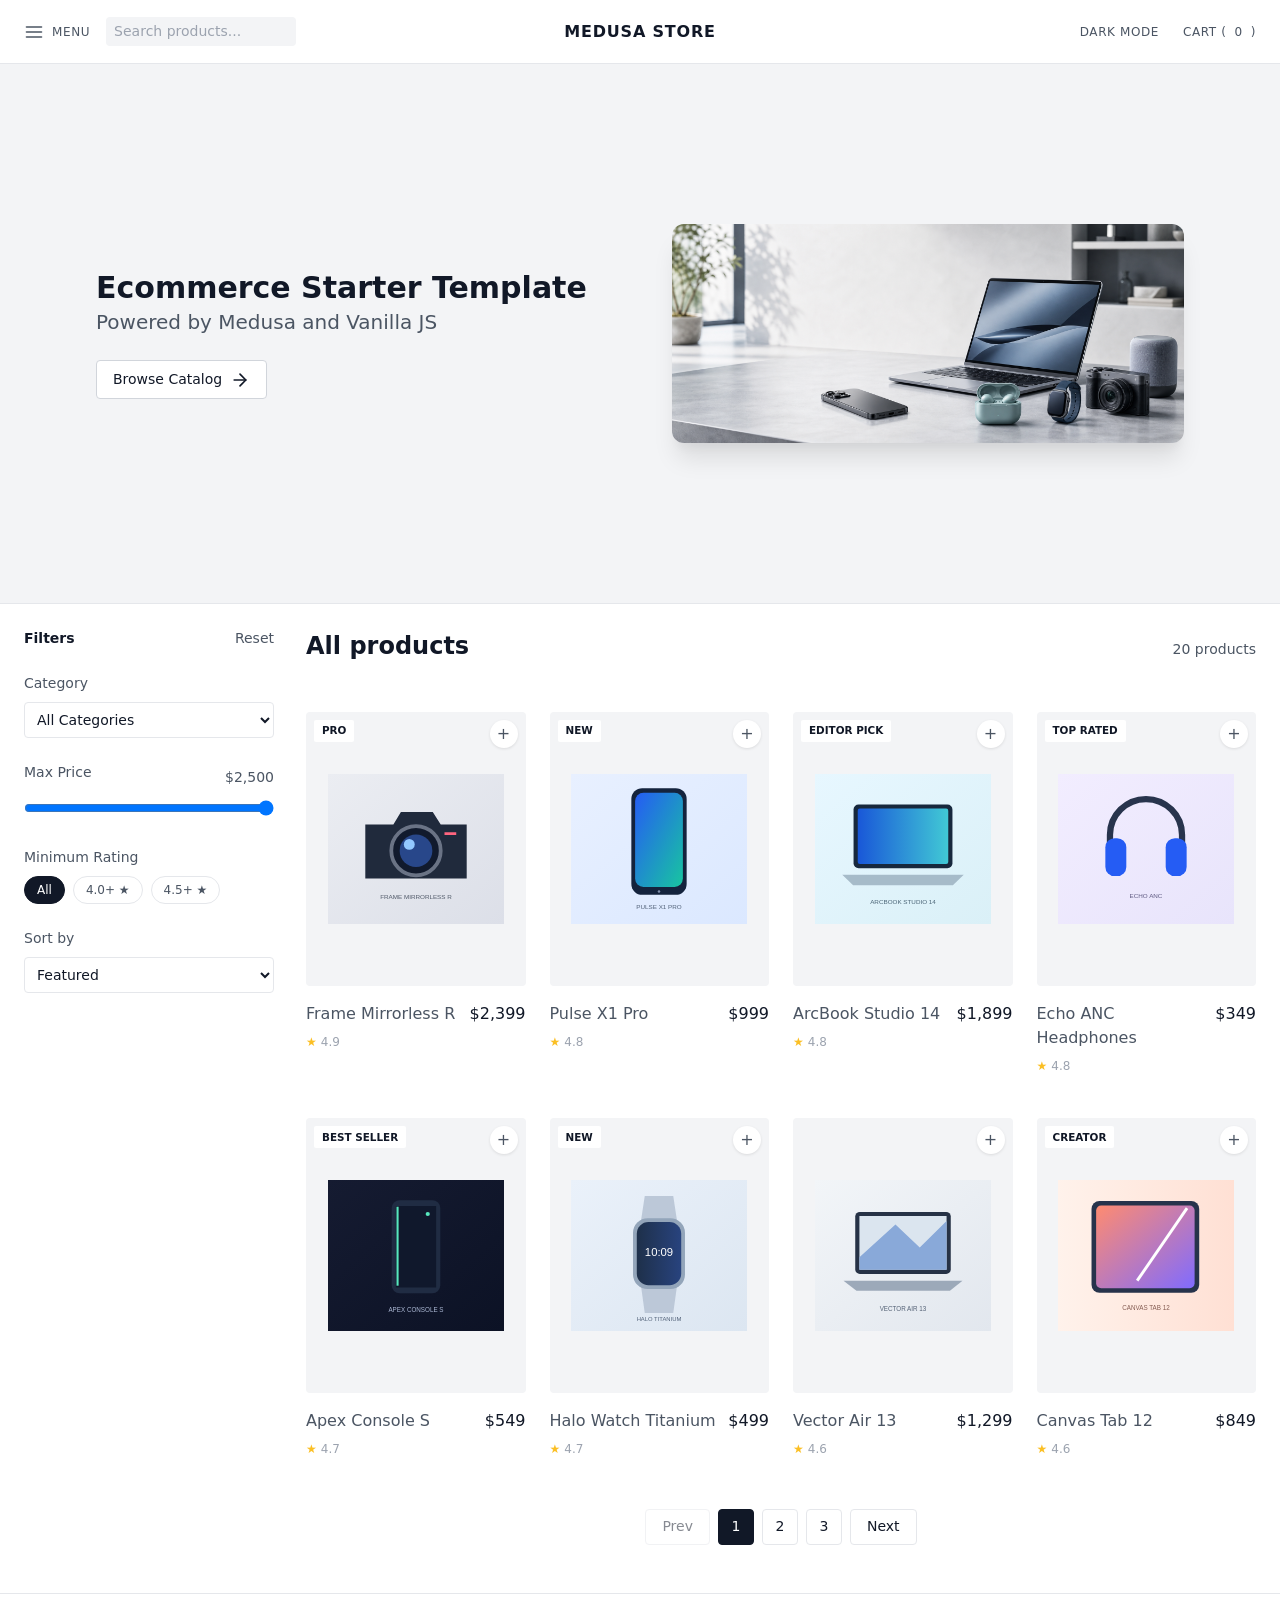
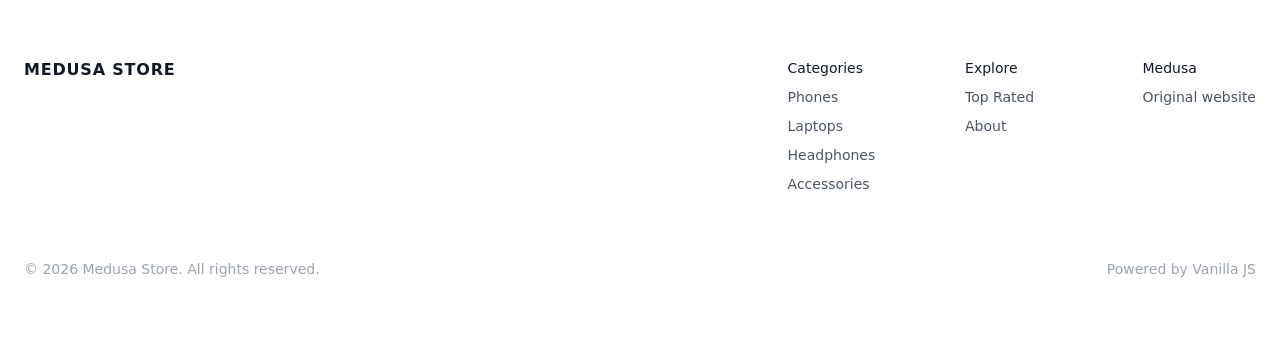
==== index.html @ a45d3466 "first commit" ====
<!DOCTYPE html>
<html lang="en">
<head>
  <meta charset="UTF-8">
  <meta name="viewport" content="width=device-width, initial-scale=1.0">
  <title>Medusa Store</title>
  <meta name="description" content="Explore all of our products.">
  <link rel="stylesheet" href="css/style.css">
      <link rel="icon" type="image/png" href="images/icons/icon.png">
</head>
<body class="bg-ui-bg-base text-ui-fg-base antialiased">
  <!-- Navigation -->
  <div class="sticky-header">
    <header class="header-container">
      <nav class="nav-content content-container">
        <!-- Left: Menu (or Search for us) -->
        <div class="nav-left">
          <button id="mobile-menu-btn" class="nav-btn" aria-label="Menu" aria-expanded="false" aria-controls="header-menu">
            <svg viewBox="0 0 24 24" fill="none" stroke="currentColor" stroke-width="2" stroke-linecap="round" stroke-linejoin="round" class="icon-small"><line x1="3" y1="12" x2="21" y2="12"></line><line x1="3" y1="6" x2="21" y2="6"></line><line x1="3" y1="18" x2="21" y2="18"></line></svg>
            <span class="hidden-small">Menu</span>
          </button>
          <div class="header-menu" id="header-menu" hidden>
            <a class="nav-link header-menu-link" href="about.html">About</a>
          </div>
          <div class="search-bar-inline">
             <input type="search" id="search-input" placeholder="Search products..." autocomplete="off">
             <button id="clear-search" class="clear-btn" hidden>&times;</button>
          </div>
        </div>

        <!-- Center: Logo -->
        <div class="nav-center">
          <a href="index.html" class="nav-logo" aria-label="Home">MEDUSA STORE</a>
        </div>

        <!-- Right: Actions -->
        <div class="nav-right">
          <button id="theme-toggle" class="nav-link hidden-small" aria-label="Toggle dark mode">
            <span class="theme-text-light">Dark Mode</span>
            <span class="theme-text-dark" style="display:none;">Light Mode</span>
          </button>
          <button id="cart-toggle" class="nav-link" aria-pressed="false">
            Cart (<span id="cart-count">0</span>)
          </button>
        </div>
      </nav>
    </header>
  </div>

  <main>
    <!-- Hero Section -->
    <div class="hero-section">
      <div class="hero-content left-aligned">
        <div class="hero-text-block">
          <h1 class="hero-title">Ecommerce Starter Template</h1>
          <h2 class="hero-subtitle">Powered by Medusa and Vanilla JS</h2>
        </div>
        <button class="btn btn-secondary" id="scroll-catalog">
          Browse Catalog
          <svg viewBox="0 0 24 24" fill="none" stroke="currentColor" stroke-width="2" stroke-linecap="round" stroke-linejoin="round" class="icon-small"><line x1="5" y1="12" x2="19" y2="12"></line><polyline points="12 5 19 12 12 19"></polyline></svg>
        </button>
      </div>
      <div class="hero-image-wrapper">
        <img src="images/hero/catalog-hero.png" alt="Catalog Hero" class="hero-image">
      </div>
    </div>

    <!-- Store Section -->
    <div class="content-container store-layout" id="catalog">
      <!-- Refinement List (Sidebar) -->
      <aside class="refinement-list">
        <div class="filter-header">
          <h3>Filters</h3>
          <button id="reset-filters" class="text-btn">Reset</button>
        </div>
        
        <div class="filter-group">
          <label for="category-select" class="filter-label">Category</label>
          <select id="category-select" class="filter-select">
            <option value="all">All Categories</option>
          </select>
        </div>

        <div class="filter-group">
          <div class="flex-between">
            <label for="price-range" class="filter-label">Max Price</label>
            <span id="price-display" class="txt-small-plus text-ui-fg-subtle">$2,500</span>
          </div>
          <input type="range" id="price-range" min="50" max="2500" step="50" value="2500" class="range-slider">
        </div>

        <div class="filter-group">
          <label class="filter-label">Minimum Rating</label>
          <div class="rating-pills" id="rating-filters">
            <button class="rating-pill active" data-rating="0">All</button>
            <button class="rating-pill" data-rating="4">4.0+ ★</button>
            <button class="rating-pill" data-rating="4.5">4.5+ ★</button>
          </div>
        </div>

        <div class="filter-group">
          <label for="sort-select" class="filter-label">Sort by</label>
          <select id="sort-select" class="filter-select">
            <option value="featured">Featured</option>
            <option value="price-asc">Price: Low to High</option>
            <option value="price-desc">Price: High to Low</option>
            <option value="rating">Highest Rated</option>
            <option value="alphabetical">A-Z</option>
          </select>
        </div>
      </aside>

      <!-- Products Area -->
      <div class="products-area">
        <div class="products-header">
          <h1 class="store-title">All products</h1>
          <span class="results-count" id="results-count">Loading...</span>
        </div>
        
        <div class="active-filters" id="active-filters"></div>

        <div class="cart-checkout" id="cart-checkout" hidden>
          <span class="cart-total" id="cart-total"></span>
          <button class="btn btn-primary" id="buy-cart-btn">Buy cart</button>
        </div>

        <div class="products-grid" id="products-grid">
          <!-- Skeletons -->
          <div class="product-skeleton"></div>
          <div class="product-skeleton"></div>
          <div class="product-skeleton"></div>
          <div class="product-skeleton"></div>
        </div>
        
        <div class="pagination" id="pagination" hidden></div>

        <div class="empty-state" id="empty-state" hidden>
          <p class="text-ui-fg-subtle">No products found matching your filters.</p>
          <button class="btn btn-secondary mt-4" id="empty-clear-btn">Clear filters</button>
        </div>
      </div>
    </div>
  </main>

  <!-- Footer -->
  <footer class="footer">
    <div class="content-container">
      <div class="footer-grid">
        <div class="footer-brand">
          <a href="index.html" class="nav-logo">MEDUSA STORE</a>
        </div>
        <div class="footer-links">
          <div class="footer-col">
            <span class="footer-col-title">Categories</span>
            <ul class="footer-list">
              <li><a href="#catalog" data-footer-category="Phones">Phones</a></li>
              <li><a href="#catalog" data-footer-category="Laptops">Laptops</a></li>
              <li><a href="#catalog" data-footer-category="Headphones">Headphones</a></li>
              <li><a href="#catalog" data-footer-category="Accessories">Accessories</a></li>
            </ul>
          </div>
          <div class="footer-col">
            <span class="footer-col-title">Explore</span>
            <ul class="footer-list">
              <li><a href="#catalog" data-footer-top-rated>Top Rated</a></li>
              <li><a href="about.html">About</a></li>
            </ul>
          </div>
          <div class="footer-col">
            <span class="footer-col-title">Medusa</span>
            <ul class="footer-list">
              <li><a href="https://next.medusajs.com/dk" target="_blank" rel="noopener noreferrer">Original website</a></li>
            </ul>
          </div>
        </div>
      </div>
      <div class="footer-bottom">
        <span>© 2026 Medusa Store. All rights reserved.</span>
        <span>Powered by Vanilla JS</span>
      </div>
    </div>
  </footer>

  <!-- Product Modal -->
  <dialog id="product-modal" class="modal">
    <div class="modal-content">
      <button class="modal-close" id="modal-close" aria-label="Close modal">&times;</button>
      <div class="modal-layout">
        <div class="modal-img-container bg-ui-bg-subtle">
          <img id="modal-image" src="" alt="Product Image">
        </div>
        <div class="modal-info">
          <h2 class="modal-title" id="modal-name"></h2>
          <span class="modal-category text-ui-fg-subtle" id="modal-category"></span>
          <p class="modal-desc" id="modal-description"></p>
          
          <div class="modal-price-row">
            <span class="modal-price" id="modal-price"></span>
            <span class="modal-rating" id="modal-rating-text"></span>
          </div>
          
          <div class="modal-tags" id="modal-tags"></div>
          
          <div class="user-rating-section">
            <span class="txt-small-plus text-ui-fg-subtle">Rate this product:</span>
            <div class="star-rating" id="interactive-stars">
              <button data-star="1">★</button>
              <button data-star="2">★</button>
              <button data-star="3">★</button>
              <button data-star="4">★</button>
              <button data-star="5">★</button>
            </div>
            <div id="rating-feedback" class="rating-feedback txt-small text-ui-fg-muted"></div>
          </div>

          <div class="modal-actions mt-4 flex gap-4">
            <button class="btn btn-primary flex-1" id="modal-buy">Buy</button>
            <button class="btn btn-secondary flex-1" id="modal-cart-btn">
              <span id="modal-cart-text">Add to cart</span>
            </button>
          </div>
        </div>
      </div>
    </div>
  </dialog>

  <!-- Toast -->
  <div id="toast-container" class="toast-container"></div>

  <script type="module" src="js/app.js"></script>
</body>
</html>
---- css/style.css ----
/* ==========================================================================
   Medusa UI Style Tokens & Variables
   ========================================================================== */

:root {
  /* Light Mode (Default) */
  --ui-bg-base: #ffffff;
  --ui-bg-subtle: #f3f4f6; /* Tailwind gray-100 */
  
  --ui-fg-base: #111827; /* Tailwind gray-900 */
  --ui-fg-subtle: #4b5563; /* Tailwind gray-600 */
  --ui-fg-muted: #9ca3af; /* Tailwind gray-400 */
  
  --ui-border-base: #e5e7eb; /* Tailwind gray-200 */
  
  --ui-button-primary-bg: #111827;
  --ui-button-primary-fg: #ffffff;
  --ui-button-primary-hover: #374151;
  
  --ui-button-secondary-bg: #ffffff;
  --ui-button-secondary-fg: #111827;
  --ui-button-secondary-border: #d1d5db; /* Tailwind gray-300 */
  --ui-button-secondary-hover: #f9fafb;
}

html[data-theme='dark'] {
  /* Dark Mode */
  --ui-bg-base: #111827;
  --ui-bg-subtle: #1f2937; /* Tailwind gray-800 */
  
  --ui-fg-base: #f9fafb; /* Tailwind gray-50 */
  --ui-fg-subtle: #9ca3af; /* Tailwind gray-400 */
  --ui-fg-muted: #6b7280; /* Tailwind gray-500 */
  
  --ui-border-base: #374151; /* Tailwind gray-700 */
  
  --ui-button-primary-bg: #ffffff;
  --ui-button-primary-fg: #111827;
  --ui-button-primary-hover: #f3f4f6;
  
  --ui-button-secondary-bg: #1f2937;
  --ui-button-secondary-fg: #f9fafb;
  --ui-button-secondary-border: #4b5563;
  --ui-button-secondary-hover: #374151;
}

/* Base Reset & Utilities */
*, *::before, *::after {
  box-sizing: border-box;
  margin: 0;
  padding: 0;
}

html {
  font-family: ui-sans-serif, system-ui, -apple-system, BlinkMacSystemFont, "Segoe UI", Roboto, "Helvetica Neue", Arial, sans-serif;
  line-height: 1.5;
  scroll-behavior: smooth;
}

body {
  background-color: var(--ui-bg-base);
  color: var(--ui-fg-base);
  -webkit-font-smoothing: antialiased;
  transition: background-color 0.2s ease, color 0.2s ease;
  overflow-x: hidden;
}

body.modal-open {
  overflow: hidden;
}

a {
  color: inherit;
  text-decoration: none;
}

ul {
  list-style: none;
}

button, input, select {
  font: inherit;
  background: transparent;
  border: none;
  outline: none;
}

button {
  cursor: pointer;
}

img, svg {
  display: block;
  max-width: 100%;
}

.icon-small {
  width: 20px;
  height: 20px;
}

/* Typography Utilities */
.txt-xsmall-plus { font-size: 0.75rem; font-weight: 500; line-height: 1.125rem; }
.txt-small-plus { font-size: 0.875rem; font-weight: 500; line-height: 1.25rem; }
.text-small-regular { font-size: 0.875rem; font-weight: 400; line-height: 1.25rem; }
.txt-compact-small { font-size: 0.875rem; font-weight: 400; line-height: 1.25rem; }
.txt-compact-medium { font-size: 1rem; font-weight: 400; line-height: 1.5rem; }
.text-2xl-semi { font-size: 1.5rem; font-weight: 600; line-height: 2rem; }

.text-ui-fg-base { color: var(--ui-fg-base); }
.text-ui-fg-subtle { color: var(--ui-fg-subtle); }
.text-ui-fg-muted { color: var(--ui-fg-muted); }
.bg-ui-bg-subtle { background-color: var(--ui-bg-subtle); }

.mt-4 { margin-top: 1rem; }
.flex { display: flex; }
.flex-col { display: flex; flex-direction: column; }
.justify-between { justify-content: space-between; }
.items-center { align-items: center; }
.gap-4 { gap: 1rem; }
.flex-1 { flex: 1 1 0%; }

/* Buttons */
.btn {
  display: inline-flex;
  align-items: center;
  justify-content: center;
  padding: 0.5rem 1rem;
  font-size: 0.875rem;
  font-weight: 500;
  border-radius: 4px;
  transition: all 0.2s ease;
  gap: 0.5rem;
}

.btn-primary {
  background-color: var(--ui-button-primary-bg);
  color: var(--ui-button-primary-fg);
}
.btn-primary:hover {
  background-color: var(--ui-button-primary-hover);
}

.btn-secondary {
  background-color: var(--ui-button-secondary-bg);
  color: var(--ui-button-secondary-fg);
  border: 1px solid var(--ui-button-secondary-border);
}
.btn-secondary:hover {
  background-color: var(--ui-button-secondary-hover);
}

.text-btn {
  color: var(--ui-fg-subtle);
  font-size: 0.875rem;
}
.text-btn:hover {
  color: var(--ui-fg-base);
}

/* Layout */
.content-container {
  max-width: 1280px;
  margin: 0 auto;
  padding: 0 1.5rem;
  width: 100%;
}

/* Header */
.sticky-header {
  position: sticky;
  top: 0;
  left: 0;
  right: 0;
  z-index: 50;
  background-color: var(--ui-bg-base);
}

.header-container {
  position: relative;
  height: 64px; /* h-16 */
  border-bottom: 1px solid var(--ui-border-base);
}

.nav-content {
  display: flex;
  align-items: center;
  justify-content: space-between;
  height: 100%;
  font-size: 0.875rem;
}

.nav-left, .nav-center, .nav-right {
  display: flex;
  align-items: center;
  height: 100%;
}

.nav-left {
  flex: 1;
  gap: 1rem;
  position: relative;
}
.nav-center {
  justify-content: center;
}
.nav-right {
  flex: 1;
  justify-content: flex-end;
  gap: 1.5rem;
}

.nav-btn, .nav-link {
  display: flex;
  align-items: center;
  gap: 0.5rem;
  color: var(--ui-fg-subtle);
  text-transform: uppercase;
  font-weight: 500;
  font-size: 0.75rem;
  letter-spacing: 0.05em;
}

.nav-btn:hover, .nav-link:hover {
  color: var(--ui-fg-base);
}

.header-menu {
  position: absolute;
  top: calc(100% - 0.5rem);
  left: 0;
  min-width: 128px;
  padding: 0.5rem;
  border: 1px solid var(--ui-border-base);
  border-radius: 4px;
  background-color: var(--ui-bg-base);
  box-shadow: 0 4px 12px rgba(17, 24, 39, 0.08);
}

.header-menu[hidden] {
  display: none;
}

.header-menu-link {
  padding: 0.5rem;
}

.nav-logo {
  font-size: 1rem;
  font-weight: 600;
  text-transform: uppercase;
  letter-spacing: 0.05em;
  color: var(--ui-fg-base);
}

/* Inline Search in Header */
.search-bar-inline {
  display: flex;
  align-items: center;
  background-color: var(--ui-bg-subtle);
  border-radius: 4px;
  padding: 0.25rem 0.5rem;
  max-width: 200px;
}
.search-bar-inline input {
  font-size: 0.875rem;
  color: var(--ui-fg-base);
  width: 100%;
}
.search-bar-inline input::placeholder {
  color: var(--ui-fg-muted);
}
.clear-btn {
  color: var(--ui-fg-muted);
  font-size: 1.25rem;
  line-height: 1;
}

/* Hero Section */
.hero-section {
  height: 60vh;
  min-height: 400px;
  width: 100%;
  border-bottom: 1px solid var(--ui-border-base);
  background-color: var(--ui-bg-subtle);
  display: flex;
  align-items: center;
  justify-content: space-between;
  position: relative;
  overflow: hidden;
  padding: 0 5%;
}

.hero-image-wrapper {
  flex: 1;
  display: flex;
  justify-content: center;
  align-items: center;
  max-width: 50%;
  height: 100%;
  padding: 2rem;
}

.hero-image {
  max-width: 100%;
  max-height: 100%;
  object-fit: contain;
  border-radius: 12px;
  box-shadow: 0 20px 25px -5px rgba(0, 0, 0, 0.1), 0 10px 10px -5px rgba(0, 0, 0, 0.04);
}

.hero-content {
  flex: 1;
  display: flex;
  flex-direction: column;
  align-items: center;
  justify-content: center;
  text-align: center;
  gap: 1.5rem;
  padding: 2rem;
  z-index: 10;
  position: relative;
  max-width: 50%;
}

.hero-content.left-aligned {
  align-items: flex-start;
  text-align: left;
}

@media (max-width: 768px) {
  .hero-section {
    flex-direction: column-reverse;
    height: auto;
    padding: 2rem 5%;
  }
  .hero-content, .hero-image-wrapper {
    max-width: 100%;
  }
  .hero-content.left-aligned {
    align-items: center;
    text-align: center;
  }
}

.hero-title {
  font-size: 1.875rem; /* text-3xl */
  line-height: 2.5rem;
  font-weight: 600;
  color: var(--ui-fg-base);
}

.hero-subtitle {
  font-size: 1.25rem;
  line-height: 1.75rem;
  font-weight: 400;
  color: var(--ui-fg-subtle);
}

/* Store Layout (Sidebar + Grid) */
.store-layout {
  display: flex;
  flex-direction: column;
  padding-top: 1.5rem;
  padding-bottom: 3rem;
  gap: 2rem;
}

@media (min-width: 768px) {
  .store-layout {
    flex-direction: row;
    align-items: flex-start;
  }
}

/* Sidebar RefinementList */
.refinement-list {
  width: 100%;
  max-width: 250px;
  flex-shrink: 0;
}

.filter-header {
  display: flex;
  justify-content: space-between;
  align-items: center;
  margin-bottom: 1.5rem;
}

.filter-header h3 {
  font-size: 0.875rem;
  font-weight: 600;
}

.filter-group {
  margin-bottom: 1.5rem;
}

.filter-label {
  display: block;
  font-size: 0.875rem;
  color: var(--ui-fg-subtle);
  margin-bottom: 0.5rem;
}

.flex-between {
  display: flex;
  justify-content: space-between;
  align-items: center;
  margin-bottom: 0.5rem;
}

.filter-select {
  width: 100%;
  border: 1px solid var(--ui-border-base);
  background-color: var(--ui-bg-base);
  color: var(--ui-fg-base);
  padding: 0.5rem;
  border-radius: 4px;
  font-size: 0.875rem;
}

.range-slider {
  width: 100%;
}

.rating-pills {
  display: flex;
  flex-wrap: wrap;
  gap: 0.5rem;
}

.rating-pill {
  border: 1px solid var(--ui-border-base);
  color: var(--ui-fg-subtle);
  padding: 0.25rem 0.75rem;
  font-size: 0.75rem;
  border-radius: 99px;
}
.rating-pill.active {
  background-color: var(--ui-fg-base);
  color: var(--ui-bg-base);
  border-color: var(--ui-fg-base);
}

/* Products Area */
.products-area {
  flex: 1;
  width: 100%;
}

.products-header {
  margin-bottom: 2rem;
  display: flex;
  justify-content: space-between;
  align-items: baseline;
}

.store-title {
  font-size: 1.5rem;
  font-weight: 600;
}

.results-count {
  font-size: 0.875rem;
  color: var(--ui-fg-subtle);
}

.active-filters {
  display: flex;
  flex-wrap: wrap;
  gap: 0.5rem;
  margin-bottom: 1rem;
}

.cart-checkout {
  display: flex;
  align-items: center;
  justify-content: space-between;
  gap: 1rem;
  padding: 1rem 0;
  margin-bottom: 1.5rem;
  border-top: 1px solid var(--ui-border-base);
  border-bottom: 1px solid var(--ui-border-base);
}

.cart-checkout[hidden] {
  display: none;
}

.cart-total {
  color: var(--ui-fg-subtle);
  font-size: 0.875rem;
  font-weight: 500;
}

.filter-chip {
  background-color: var(--ui-bg-subtle);
  color: var(--ui-fg-subtle);
  font-size: 0.75rem;
  padding: 0.25rem 0.75rem;
  border-radius: 99px;
  display: flex;
  align-items: center;
  gap: 0.25rem;
}

/* Product Grid */
.products-grid {
  display: grid;
  grid-template-columns: repeat(2, 1fr);
  gap: 1.5rem;
  row-gap: 2.5rem;
}

@media (min-width: 1024px) {
  .products-grid {
    grid-template-columns: repeat(3, 1fr);
  }
}
@media (min-width: 1280px) {
  .products-grid {
    grid-template-columns: repeat(4, 1fr);
  }
}

/* Product Card Preview (Mimic Medusa) */
.product-preview {
  display: flex;
  flex-direction: column;
  cursor: pointer;
}

.product-thumbnail {
  background-color: var(--ui-bg-subtle);
  aspect-ratio: 4 / 5;
  width: 100%;
  display: flex;
  align-items: center;
  justify-content: center;
  position: relative;
  overflow: hidden;
  border-radius: 4px;
}

.product-thumbnail img {
  max-width: 80%;
  max-height: 80%;
  object-fit: contain;
  transition: transform 0.3s ease;
}

.product-preview:hover .product-thumbnail img {
  transform: scale(1.05);
}

.product-badge {
  position: absolute;
  top: 0.5rem;
  left: 0.5rem;
  background-color: var(--ui-bg-base);
  color: var(--ui-fg-base);
  font-size: 0.65rem;
  font-weight: 600;
  padding: 0.2rem 0.5rem;
  border-radius: 2px;
  text-transform: uppercase;
}

.product-cart {
  position: absolute;
  top: 0.5rem;
  right: 0.5rem;
  background-color: var(--ui-bg-base);
  border-radius: 50%;
  width: 28px;
  height: 28px;
  display: flex;
  align-items: center;
  justify-content: center;
  color: var(--ui-fg-subtle);
  z-index: 2;
  box-shadow: 0 1px 3px rgba(0,0,0,0.1);
}
.product-cart.active {
  color: var(--ui-fg-base);
}

.product-info {
  display: flex;
  justify-content: space-between;
  margin-top: 1rem;
  font-size: 1rem;
  line-height: 1.5rem;
}

.product-title {
  color: var(--ui-fg-subtle);
}

.product-price {
  color: var(--ui-fg-base);
  font-weight: 500;
}

.product-rating-row {
  display: flex;
  align-items: center;
  gap: 0.25rem;
  font-size: 0.75rem;
  color: var(--ui-fg-muted);
  margin-top: 0.25rem;
}
.star-color {
  color: #fbbf24;
}

/* Skeletons */
.product-skeleton {
  aspect-ratio: 4 / 5;
  background-color: var(--ui-bg-subtle);
  animation: pulse 2s cubic-bezier(0.4, 0, 0.6, 1) infinite;
  border-radius: 4px;
}
@keyframes pulse {
  0%, 100% { opacity: 1; }
  50% { opacity: 0.5; }
}

.empty-state {
  padding: 4rem 0;
  text-align: center;
}

/* Pagination */
.pagination {
  display: flex;
  justify-content: center;
  align-items: center;
  gap: 0.5rem;
  margin-top: 3rem;
}

.pagination[hidden] {
  display: none;
}

.page-btn {
  display: inline-flex;
  align-items: center;
  justify-content: center;
  width: 36px;
  height: 36px;
  border-radius: 4px;
  border: 1px solid var(--ui-border-base);
  background-color: var(--ui-bg-base);
  color: var(--ui-fg-base);
  font-size: 0.875rem;
  transition: all 0.2s ease;
}

.page-btn:hover:not(:disabled) {
  background-color: var(--ui-bg-subtle);
}

.page-btn.active {
  background-color: var(--ui-fg-base);
  color: var(--ui-bg-base);
  border-color: var(--ui-fg-base);
}

.page-btn:disabled {
  opacity: 0.5;
  cursor: not-allowed;
}
.page-btn[data-page="Prev"], .page-btn[data-page="Next"],
.page-btn:first-child, .page-btn:last-child {
  width: auto;
  padding: 0 1rem;
}

/* Footer */
.footer {
  border-top: 1px solid var(--ui-border-base);
  width: 100%;
  background-color: var(--ui-bg-base);
  margin-top: auto;
}

.footer-grid {
  display: flex;
  flex-direction: column;
  gap: 1.5rem;
  padding: 4rem 0;
}

@media (min-width: 640px) {
  .footer-grid {
    flex-direction: row;
    justify-content: space-between;
    align-items: flex-start;
  }
}

.footer-links {
  display: grid;
  grid-template-columns: repeat(2, 1fr);
  gap: 2.5rem;
  font-size: 0.875rem;
}

@media (min-width: 768px) {
  .footer-links {
    grid-template-columns: repeat(3, 1fr);
    gap: 4rem;
  }
}

.footer-col {
  display: flex;
  flex-direction: column;
  gap: 0.5rem;
}

.footer-col-title {
  font-size: 0.875rem;
  font-weight: 500;
  color: var(--ui-fg-base);
}

.footer-list {
  display: flex;
  flex-direction: column;
  gap: 0.5rem;
  color: var(--ui-fg-subtle);
}

.footer-list a:hover {
  color: var(--ui-fg-base);
}

.footer-bottom {
  display: flex;
  justify-content: space-between;
  width: 100%;
  padding-bottom: 4rem;
  color: var(--ui-fg-muted);
  font-size: 0.875rem;
}

/* Informational Pages */
.detail-body {
  min-height: 100vh;
  display: flex;
  flex-direction: column;
}

.detail-current {
  color: var(--ui-fg-base);
}

.detail-eyebrow {
  color: var(--ui-fg-subtle);
  font-size: 0.75rem;
  font-weight: 500;
  letter-spacing: 0.05em;
  text-transform: uppercase;
  margin-bottom: 1rem;
}

.detail-title {
  font-size: 1.875rem;
  line-height: 2.5rem;
  font-weight: 400;
  margin-bottom: 1rem;
}

.detail-intro {
  color: var(--ui-fg-subtle);
  font-size: 0.875rem;
  line-height: 1.5rem;
  margin-bottom: 2rem;
}

.detail-footer .footer-bottom {
  padding-top: 2rem;
  padding-bottom: 2rem;
}

.about-page {
  flex: 1;
  padding-top: 4rem;
  padding-bottom: 4rem;
}

.about-introduction {
  max-width: 700px;
  margin-bottom: 3rem;
}

.about-feature-grid {
  display: grid;
  grid-template-columns: 1fr;
  gap: 1rem;
}

.about-feature {
  border: 1px solid var(--ui-border-base);
  border-radius: 4px;
  padding: 1.5rem;
}

.about-feature h2 {
  font-size: 1rem;
  font-weight: 600;
  margin-bottom: 0.5rem;
}

.about-feature p {
  color: var(--ui-fg-subtle);
  font-size: 0.875rem;
  line-height: 1.5rem;
}

@media (min-width: 768px) {
  .about-feature-grid {
    grid-template-columns: repeat(3, 1fr);
  }
}

/* Modal Styling aligned to Medusa UI */
.modal {
  margin: auto;
  padding: 0;
  border: 1px solid var(--ui-border-base);
  border-radius: 8px;
  background-color: var(--ui-bg-base);
  color: var(--ui-fg-base);
  max-width: 900px;
  width: 90%;
  box-shadow: 0 20px 25px -5px rgba(0, 0, 0, 0.1), 0 10px 10px -5px rgba(0, 0, 0, 0.04);
}
.modal::backdrop {
  background: rgba(0,0,0, 0.5);
}

.modal-content {
  position: relative;
}

.modal-close {
  position: absolute;
  top: 1rem;
  right: 1rem;
  font-size: 1.5rem;
  line-height: 1;
  color: var(--ui-fg-subtle);
  z-index: 10;
}

.modal-layout {
  display: grid;
  grid-template-columns: 1fr;
}
@media (min-width: 768px) {
  .modal-layout {
    grid-template-columns: 1fr 1fr;
  }
}

.modal-img-container {
  display: flex;
  align-items: center;
  justify-content: center;
  padding: 3rem;
  aspect-ratio: 1;
}

.modal-img-container img {
  max-height: 100%;
  object-fit: contain;
}

.modal-info {
  padding: 2rem;
  display: flex;
  flex-direction: column;
}

.modal-title {
  font-size: 1.5rem;
  font-weight: 600;
  margin-bottom: 0.25rem;
}

.modal-category {
  font-size: 0.875rem;
  text-transform: uppercase;
  margin-bottom: 1.5rem;
  display: block;
}

.modal-desc,
.modal-rating {
  font-size: 0.875rem;
  color: var(--ui-fg-subtle);
}

.modal-desc {
  margin-bottom: 2rem;
}

.modal-price-row {
  display: flex;
  justify-content: space-between;
  align-items: center;
  margin-bottom: 2rem;
  border-bottom: 1px solid var(--ui-border-base);
  padding-bottom: 1.5rem;
}

.modal-price {
  font-size: 1.5rem;
  font-weight: 500;
}

.modal-tags {
  display: flex;
  flex-wrap: wrap;
  gap: 0.5rem;
  margin-bottom: 2rem;
}

.modal-tags span {
  background-color: var(--ui-bg-subtle);
  color: var(--ui-fg-subtle);
  font-size: 0.75rem;
  padding: 0.25rem 0.5rem;
  border-radius: 4px;
}

.user-rating-section {
  margin-bottom: 2rem;
}

.star-rating {
  display: flex;
  gap: 0.25rem;
  margin-top: 0.5rem;
}

.star-rating button {
  font-size: 1.5rem;
  color: var(--ui-border-base);
  transition: transform 0.1s;
}
.star-rating button.active {
  color: #fbbf24;
}
.star-rating button:hover {
  transform: scale(1.1);
}

/* Toasts */
.toast-container {
  position: fixed;
  bottom: 2rem;
  right: 2rem;
  z-index: 100;
  display: flex;
  flex-direction: column;
  gap: 0.5rem;
}
.toast {
  background-color: var(--ui-fg-base);
  color: var(--ui-bg-base);
  padding: 0.75rem 1.5rem;
  border-radius: 4px;
  font-size: 0.875rem;
  box-shadow: 0 4px 6px rgba(0,0,0,0.1);
}

@media (max-width: 640px) {
  .hidden-small {
    display: none;
  }
}
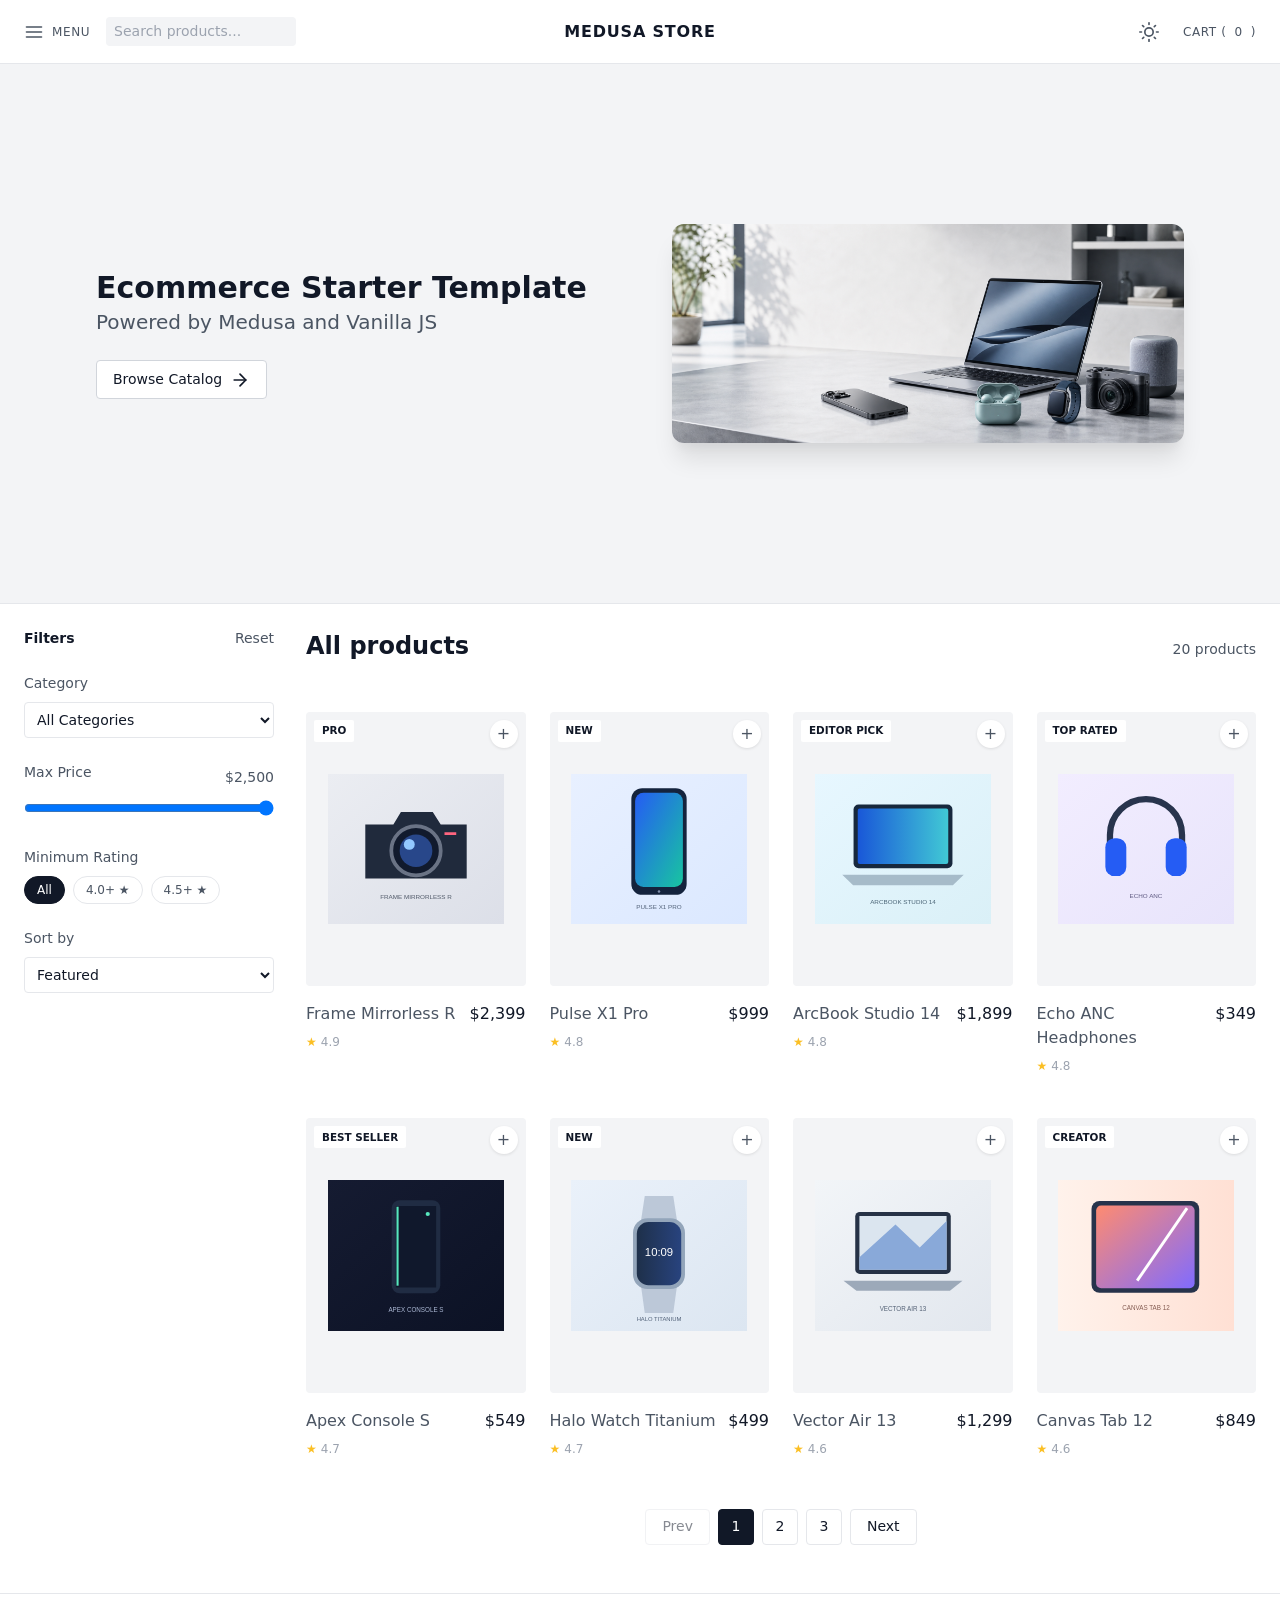
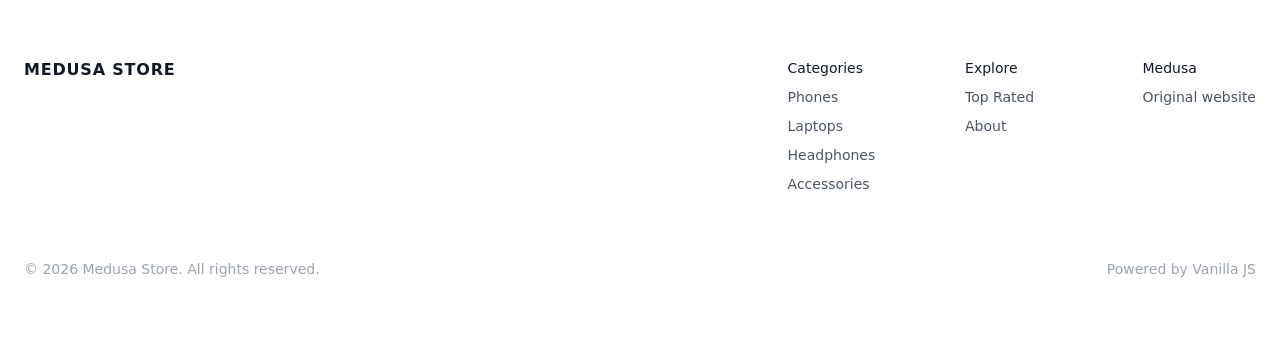
==== commit d2c1a5e2: "edit" ====
--- a/index.html
+++ b/index.html
@@ -35,9 +35,21 @@
 
         <!-- Right: Actions -->
         <div class="nav-right">
-          <button id="theme-toggle" class="nav-link hidden-small" aria-label="Toggle dark mode">
-            <span class="theme-text-light">Dark Mode</span>
-            <span class="theme-text-dark" style="display:none;">Light Mode</span>
+          <button id="theme-toggle" class="nav-link" aria-label="Toggle dark mode">
+            <svg class="theme-icon-light icon-small" viewBox="0 0 24 24" fill="none" stroke="currentColor" stroke-width="2" stroke-linecap="round" stroke-linejoin="round">
+              <circle cx="12" cy="12" r="5"></circle>
+              <line x1="12" y1="1" x2="12" y2="3"></line>
+              <line x1="12" y1="21" x2="12" y2="23"></line>
+              <line x1="4.22" y1="4.22" x2="5.64" y2="5.64"></line>
+              <line x1="18.36" y1="18.36" x2="19.78" y2="19.78"></line>
+              <line x1="1" y1="12" x2="3" y2="12"></line>
+              <line x1="21" y1="12" x2="23" y2="12"></line>
+              <line x1="4.22" y1="19.78" x2="5.64" y2="18.36"></line>
+              <line x1="18.36" y1="5.64" x2="19.78" y2="4.22"></line>
+            </svg>
+            <svg class="theme-icon-dark icon-small" style="display:none;" viewBox="0 0 24 24" fill="none" stroke="currentColor" stroke-width="2" stroke-linecap="round" stroke-linejoin="round">
+              <path d="M21 12.79A9 9 0 1 1 11.21 3 7 7 0 0 0 21 12.79z"></path>
+            </svg>
           </button>
           <button id="cart-toggle" class="nav-link" aria-pressed="false">
             Cart (<span id="cart-count">0</span>)
